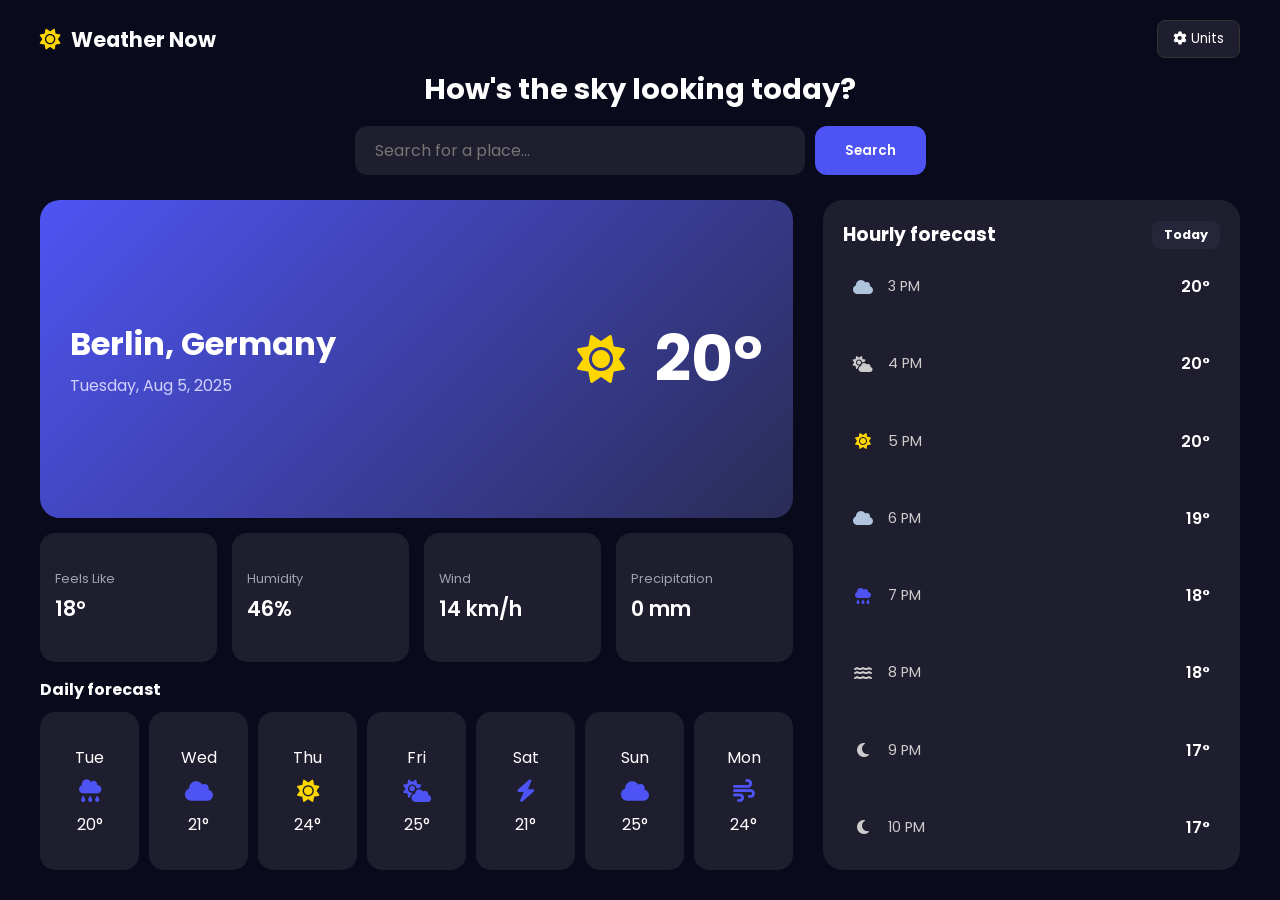
==== Assignment_2/index.html @ 9a215e0a "assignemt 2" ====
<!DOCTYPE html>
<html lang="en">
<head>
    <meta charset="UTF-8">
    <meta name="viewport" content="width=device-width, initial-scale=1.0">
    <title>Weather Dashboard</title>
    <link rel="stylesheet" href="style.css">
    <link href="https://fonts.googleapis.com/css2?family=Poppins:wght@400;500;600;700&display=swap" rel="stylesheet">
    <link rel="stylesheet" href="https://cdnjs.cloudflare.com/ajax/libs/font-awesome/6.4.0/css/all.min.css">
</head>
<body>
    <div class="container">
        <header>
            <div>
                <i class="fas fa-sun"></i> Weather Now
            </div>
            <button>
                <i class="fas fa-cog"></i> Units
            </button>
        </header>
        <section class="search-section">
            <h1>How's the sky looking today?</h1>
            <div class="search-bar">
                <input type="text" placeholder="Search for a place...">
                <button>Search</button>
            </div>
        </section>

        <div class="dashboard-flex">
            <div class="left-panel">
                <div class="main-card">
                    <div>
                        <h2>Berlin, Germany</h2>
                        <p>Tuesday, Aug 5, 2025</p>
                    </div>
                    <div>
                        <i class="fas fa-sun"></i>
                        <span>20°</span>
                    </div>
                </div>
                <div class="stats-container">
                    <div>
                        <span>Feels Like</span>
                        <span>18°</span>
                    </div>
                    <div>
                        <span>Humidity</span>
                        <span>46%</span>
                    </div>
                    <div>
                        <span>Wind</span>
                        <span>14 km/h</span>
                    </div>
                    <div>
                        <span>Precipitation</span>
                        <span>0 mm</span>
                    </div>
                </div>
                <div class="daily-container">
                    <h3>Daily forecast</h3>
                    <div class="days-list">
                        <div>
                            <span>Tue</span> <i class="fas fa-cloud-rain"></i> <span>20°</span>
                        </div>
                        <div>
                            <span>Wed</span> <i class="fas fa-cloud"></i> <span>21°</span>
                        </div>
                        <div>
                            <span>Thu</span> <i class="fas fa-sun"></i> <span>24°</span>
                        </div>
                        <div>
                            <span>Fri</span> <i class="fas fa-cloud-sun"></i> <span>25°</span>
                        </div>
                        <div>
                            <span>Sat</span> <i class="fas fa-bolt"></i> <span>21°</span>
                        </div>
                        <div>
                            <span>Sun</span> <i class="fas fa-cloud"></i> <span>25°</span>
                        </div>
                        <div>
                            <span>Mon</span> <i class="fas fa-wind"></i> <span>24°</span>
                        </div>
                    </div>
                </div>
            </div>

            <div class="right-panel">
                <div class="hourly-header">
                    <h3>Hourly forecast</h3>
                    <span>Today</span>
                </div>
                
                <div class="hourly-list">
                    <div>
                        <i class="fas fa-cloud"></i> 3 PM <span>20°</span>
                    </div>
                    <div>
                        <i class="fas fa-cloud-sun"></i> 4 PM <span>20°</span>
                    </div>
                    <div>
                        <i class="fas fa-sun"></i> 5 PM <span>20°</span>
                    </div>
                    <div>
                        <i class="fas fa-cloud"></i> 6 PM <span>19°</span>
                    </div>
                    <div>
                        <i class="fas fa-cloud-rain"></i> 7 PM <span>18°</span>
                    </div>
                    <div>
                        <i class="fas fa-water"></i> 8 PM <span>18°</span>
                    </div>
                    <div>
                        <i class="fas fa-moon"></i> 9 PM <span>17°</span>
                    </div>
                    <div>
                        <i class="fas fa-moon"></i> 10 PM <span>17°</span>
                    </div>
                </div>
            </div>

        </div>
    </div>
</body>
</html>
---- Assignment_2/style.css ----
* {
    margin: 0;
    padding: 0;
    box-sizing: border-box;
    font-family: 'Poppins', sans-serif;
}
body {
    background-color: #0a0a1d;
    color: #ffffff;
    height: 100vh;
    overflow: hidden;
    padding: 20px;
    display: flex;
    justify-content: center;
}
.container {
    width: 100%;
    max-width: 1200px;
    height: 100%;
    display: flex;
    flex-direction: column;
}
header {
    display: flex;
    justify-content: space-between;
    align-items: center;
    margin-bottom: 10px;
    flex-shrink: 0;
}
header > div {
    font-weight: 700;
    font-size: 1.3rem;
    display: flex;
    align-items: center;
    gap: 10px;
}
header > div i {
    color: #ffa500;
}
header button {
    padding: 8px 15px;
    background: #1E1E2E;
    color: white;
    border: 1px solid #333;
    border-radius: 8px;
    cursor: pointer;
    display: flex;
    align-items: center;
    gap: 5px;
}
.search-section {
    text-align: center;
    margin-bottom: 25px;
    flex-shrink: 0;
}
.search-section h1 {
    margin-bottom: 15px;
    font-size: 1.8rem;
}
.search-bar {
    display: flex;
    justify-content: center;
    gap: 10px;
}
.search-bar input {
    padding: 12px 20px;
    width: 450px;
    background-color: #1E1E2E;
    color: white;
    border: none;
    border-radius: 12px;
    outline: none;
    font-size: 1rem;
}
.search-bar button {
    padding: 12px 30px;
    background-color: #4E54F3;
    color: white;
    border: none;
    border-radius: 12px;
    cursor: pointer;
    font-weight: 600;
}
.dashboard-flex {
    display: flex;
    gap: 30px;
    flex: 1;
    min-height: 0;
    padding-bottom: 10px;
}
.left-panel {
    flex: 2;
    display: flex;
    flex-direction: column;
    justify-content: space-between;
    gap: 15px;
}
.main-card {
    background: linear-gradient(135deg, #4E54F3, #2A2C55);
    color: white;
    padding: 30px;
    border-radius: 20px;
    display: flex;
    justify-content: space-between;
    align-items: center;
    flex: 2;
}
.main-card h2 {
    font-size: 2rem;
    margin-bottom: 5px;
}
.main-card p {
    color: #d1d1ff;
}
.main-card > div:last-child {
    display: flex;
    align-items: center;
    gap: 30px;
}
.main-card span {
    font-size: 4rem;
    font-weight: bold;
}
.main-card i {
    font-size: 3rem;
    color: #ffd700;
}
.stats-container {
    display: flex;
    gap: 15px;
    flex: 1;
}
.stats-container > div {
    flex: 1;
    background: #1E1E2E;
    padding: 15px;
    border-radius: 15px;
    display: flex;
    flex-direction: column;
    justify-content: center;
}
.stats-container > div span:first-child {
    font-size:0.8rem;
    color: #a0a0b0;
    margin-bottom: 5px;
}
.stats-container > div span:last-child {
    font-size: 1.3rem;
    font-weight: 600;
}
.daily-container {
    flex: 1.5;
    display: flex;
    flex-direction: column;
}
.daily-container h3 {
    margin-bottom: 10px;
    font-size: 1rem;
}
.days-list {
    display: flex;
    justify-content: space-between;
    gap: 10px;
    flex: 1;
}
.days-list > div {
    background: #1E1E2E;
    border-radius: 15px;
    text-align: center;
    flex: 1;
    display: flex;
    flex-direction: column;
    justify-content: center;
    align-items: center;
    gap: 5px;
    padding: 10px 5px;
}
.days-list > div i {
    font-size: 1.4rem;
    color: #4E54F3;
    margin: 5px 0;
}
.days-list > div .fa-sun {
    color: #ffd700;
}
.right-panel {
    flex: 1;
    background: #1E1E2E;
    padding: 20px;
    border-radius: 20px;
    display: flex;
    flex-direction: column;
    overflow: hidden;
}
.hourly-header {
    display: flex;
    justify-content: space-between;
    align-items: center;
    margin-bottom: 15px;
    font-weight: bold;
    flex-shrink: 0;
}
.hourly-header span {
    background: #26263b;
    padding: 5px 12px;
    border-radius: 8px;
    font-size: 0.8rem;
}
.hourly-list {
    display: flex;
    flex-direction: column;
    justify-content: space-between;
    flex: 1;
}
.hourly-list > div {
    display: flex;
    align-items: center;
    padding: 10px;
    border-radius: 12px;
    transition: 0.2s;
    color: #ccc;
    font-size: 0.9rem;
}
.hourly-list > div:hover {
    background-color: #26263b;
}
.hourly-list > div i {
    margin-right: 15px;
    width: 20px;
    text-align: center;
    font-size: 1rem;
}
.hourly-list > div span {
    margin-left: auto;
    font-weight: 600;
    font-size: 1rem;
    color: white;
}
.fa-cloud-rain { color: #4E54F3; }
.fa-sun { color: #ffd700; }
.fa-cloud { color: #B0C4DE; }
.fa-bolt { color: #FFA500; }
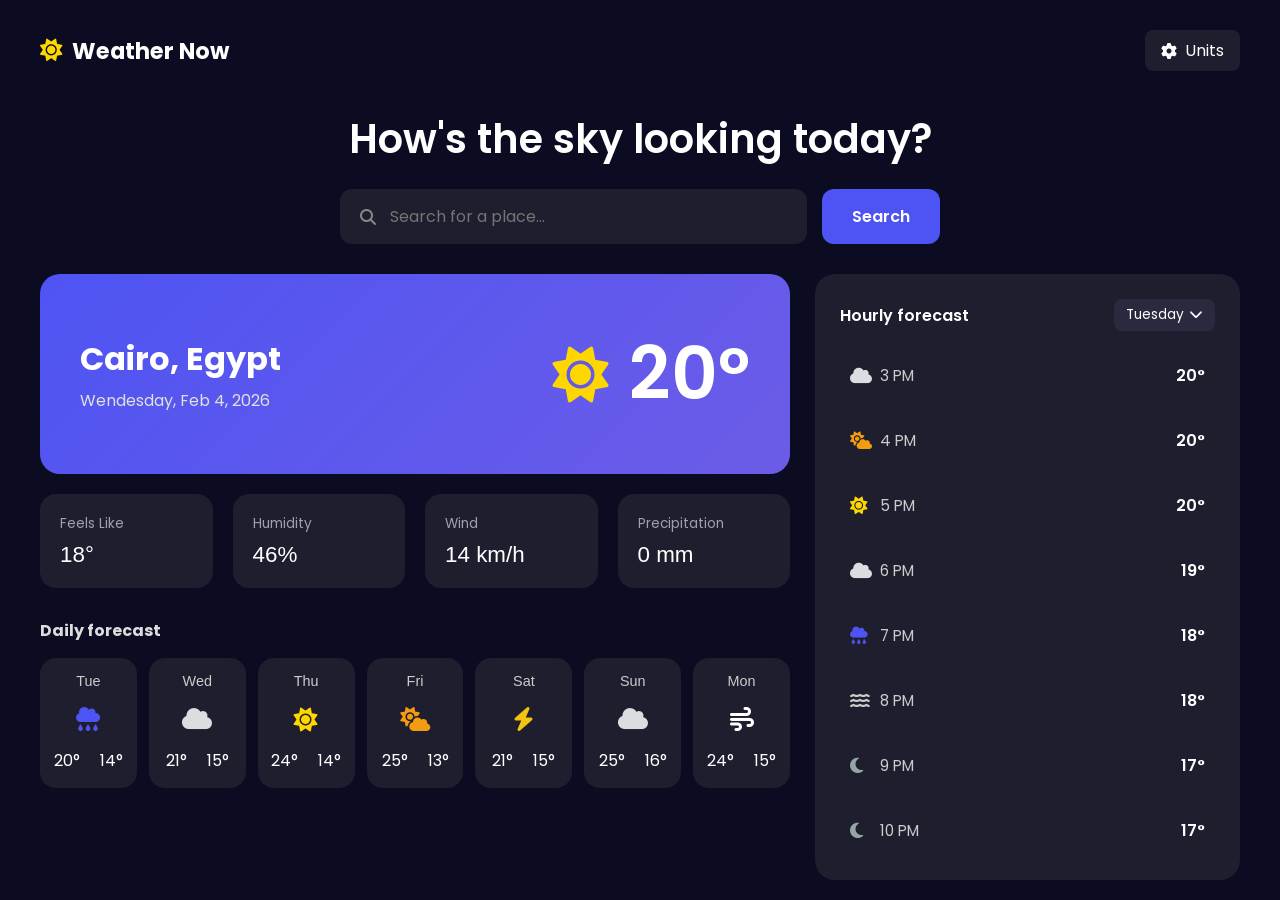
==== commit 3e59748a: "edit" ====
--- a/Assignment_2/index.html
+++ b/Assignment_2/index.html
@@ -10,75 +10,117 @@
 </head>
 <body>
     <div class="container">
+        
         <header>
-            <div>
-                <i class="fas fa-sun"></i> Weather Now
+            <div class="header-top">
+                <div class="logo">
+                    <i class="fas fa-sun"></i> Weather Now
+                </div>
+                <button class="units-btn">
+                    <i class="fas fa-cog"></i> Units
+                </button>
             </div>
-            <button>
-                <i class="fas fa-cog"></i> Units
-            </button>
+
+            <section class="search-section">
+                <h1>How's the sky looking today?</h1>
+                <div class="search-bar">
+                    <i class="fas fa-search search-icon"></i>
+                    <input type="text" placeholder="Search for a place...">
+                    <button>Search</button>
+                </div>
+            </section>
         </header>
-        <section class="search-section">
-            <h1>How's the sky looking today?</h1>
-            <div class="search-bar">
-                <input type="text" placeholder="Search for a place...">
-                <button>Search</button>
-            </div>
-        </section>
 
         <div class="dashboard-flex">
             <div class="left-panel">
                 <div class="main-card">
-                    <div>
-                        <h2>Berlin, Germany</h2>
-                        <p>Tuesday, Aug 5, 2025</p>
+                    <div class="location-info">
+                        <h2>Cairo, Egypt</h2>
+                        <p>Wendesday, Feb 4, 2026</p>
                     </div>
-                    <div>
+                    <div class="weather-icon">
                         <i class="fas fa-sun"></i>
                         <span>20°</span>
                     </div>
                 </div>
+
                 <div class="stats-container">
-                    <div>
+                    <div class="stat-box">
                         <span>Feels Like</span>
                         <span>18°</span>
                     </div>
-                    <div>
+                    <div class="stat-box">
                         <span>Humidity</span>
                         <span>46%</span>
                     </div>
-                    <div>
+                    <div class="stat-box">
                         <span>Wind</span>
                         <span>14 km/h</span>
                     </div>
-                    <div>
+                    <div class="stat-box">
                         <span>Precipitation</span>
                         <span>0 mm</span>
                     </div>
                 </div>
+
                 <div class="daily-container">
                     <h3>Daily forecast</h3>
                     <div class="days-list">
                         <div>
-                            <span>Tue</span> <i class="fas fa-cloud-rain"></i> <span>20°</span>
+                            <span class="day-name">Tue</span>
+                            <i class="fas fa-cloud-rain"></i>
+                            <div class="daily-temps">
+                                <span class="max">20°</span>
+                                <span class="min">14°</span>
+                            </div>
                         </div>
                         <div>
-                            <span>Wed</span> <i class="fas fa-cloud"></i> <span>21°</span>
+                            <span class="day-name">Wed</span>
+                            <i class="fas fa-cloud"></i>
+                            <div class="daily-temps">
+                                <span class="max">21°</span>
+                                <span class="min">15°</span>
+                            </div>
                         </div>
                         <div>
-                            <span>Thu</span> <i class="fas fa-sun"></i> <span>24°</span>
+                            <span class="day-name">Thu</span>
+                            <i class="fas fa-sun"></i>
+                            <div class="daily-temps">
+                                <span class="max">24°</span>
+                                <span class="min">14°</span>
+                            </div>
                         </div>
                         <div>
-                            <span>Fri</span> <i class="fas fa-cloud-sun"></i> <span>25°</span>
+                            <span class="day-name">Fri</span>
+                            <i class="fas fa-cloud-sun"></i>
+                            <div class="daily-temps">
+                                <span class="max">25°</span>
+                                <span class="min">13°</span>
+                            </div>
                         </div>
                         <div>
-                            <span>Sat</span> <i class="fas fa-bolt"></i> <span>21°</span>
+                            <span class="day-name">Sat</span>
+                            <i class="fas fa-bolt"></i>
+                            <div class="daily-temps">
+                                <span class="max">21°</span>
+                                <span class="min">15°</span>
+                            </div>
                         </div>
                         <div>
-                            <span>Sun</span> <i class="fas fa-cloud"></i> <span>25°</span>
+                            <span class="day-name">Sun</span>
+                            <i class="fas fa-cloud"></i>
+                            <div class="daily-temps">
+                                <span class="max">25°</span>
+                                <span class="min">16°</span>
+                            </div>
                         </div>
                         <div>
-                            <span>Mon</span> <i class="fas fa-wind"></i> <span>24°</span>
+                            <span class="day-name">Mon</span>
+                            <i class="fas fa-wind"></i>
+                            <div class="daily-temps">
+                                <span class="max">24°</span>
+                                <span class="min">15°</span>
+                            </div>
                         </div>
                     </div>
                 </div>
@@ -87,7 +129,7 @@
             <div class="right-panel">
                 <div class="hourly-header">
                     <h3>Hourly forecast</h3>
-                    <span>Today</span>
+                    <span>Tuesday <i class="fas fa-chevron-down"></i></span>
                 </div>
                 
                 <div class="hourly-list">
--- a/Assignment_2/style.css
+++ b/Assignment_2/style.css
@@ -5,10 +5,9 @@
     font-family: 'Poppins', sans-serif;
 }
 body {
-    background-color: #0a0a1d;
+    background-color: #0b0b22;
     color: #ffffff;
-    height: 100vh;
-    overflow: hidden;
+    min-height: 100vh;
     padding: 20px;
     display: flex;
     justify-content: center;
@@ -16,55 +15,69 @@
 .container {
     width: 100%;
     max-width: 1200px;
-    height: 100%;
     display: flex;
     flex-direction: column;
 }
 header {
     display: flex;
-    justify-content: space-between;
-    align-items: center;
-    margin-bottom: 10px;
-    flex-shrink: 0;
-}
-header > div {
+    flex-direction: column;
+    gap: 20px;
+    margin-bottom: 30px;
+}
+.header-top {
+    display: flex;
+    justify-content: space-between;
+    align-items: center;
+    width: 100%;
+    padding: 10px 0;
+}
+.logo {
     font-weight: 700;
-    font-size: 1.3rem;
+    font-size: 1.4rem;
     display: flex;
     align-items: center;
     gap: 10px;
 }
-header > div i {
-    color: #ffa500;
-}
-header button {
-    padding: 8px 15px;
-    background: #1E1E2E;
-    color: white;
-    border: 1px solid #333;
+.units-btn {
+    padding: 8px 16px;
+    background: #1E1E2E;
+    color: white;
+    border: none;
     border-radius: 8px;
     cursor: pointer;
     display: flex;
     align-items: center;
-    gap: 5px;
+    gap: 8px;
+    font-size: 1rem;
 }
 .search-section {
     text-align: center;
-    margin-bottom: 25px;
-    flex-shrink: 0;
+    width: 100%;
+    margin-top: 8px;
 }
 .search-section h1 {
-    margin-bottom: 15px;
-    font-size: 1.8rem;
+    font-size: 2.5rem;
+    margin-bottom: 20px;
+    font-weight: 600;
 }
 .search-bar {
     display: flex;
     justify-content: center;
-    gap: 10px;
+    align-items: center;
+    gap: 15px;
+    max-width: 600px;
+    margin: 0 auto;
+    position: relative;
+}
+.search-icon {
+    position: absolute;
+    left: 20px;
+    color: #888;
+    z-index: 1;
 }
 .search-bar input {
-    padding: 12px 20px;
-    width: 450px;
+    flex: 1;
+    padding: 15px 20px 15px 50px;
     background-color: #1E1E2E;
     color: white;
     border: none;
@@ -73,138 +86,152 @@
     font-size: 1rem;
 }
 .search-bar button {
-    padding: 12px 30px;
+    padding: 15px 30px;
     background-color: #4E54F3;
     color: white;
     border: none;
     border-radius: 12px;
     cursor: pointer;
     font-weight: 600;
+    font-size: 1rem;
 }
 .dashboard-flex {
     display: flex;
-    gap: 30px;
-    flex: 1;
-    min-height: 0;
-    padding-bottom: 10px;
+    gap: 25px;
+    flex: 1;
 }
 .left-panel {
     flex: 2;
     display: flex;
     flex-direction: column;
-    justify-content: space-between;
-    gap: 15px;
+    gap: 20px;
 }
 .main-card {
-    background: linear-gradient(135deg, #4E54F3, #2A2C55);
-    color: white;
-    padding: 30px;
+    background: linear-gradient(135deg, #4E54F3, #6c5ce7);
+    color: white;
+    padding: 30px 40px;
     border-radius: 20px;
     display: flex;
     justify-content: space-between;
     align-items: center;
-    flex: 2;
-}
-.main-card h2 {
+    min-height: 200px;
+}
+.location-info h2 {
     font-size: 2rem;
     margin-bottom: 5px;
 }
-.main-card p {
-    color: #d1d1ff;
-}
-.main-card > div:last-child {
-    display: flex;
-    align-items: center;
-    gap: 30px;
-}
-.main-card span {
-    font-size: 4rem;
-    font-weight: bold;
-}
-.main-card i {
-    font-size: 3rem;
+.location-info p {
+    color: #e0e0e0;
+}
+.weather-icon {
+    display: flex;
+    align-items: center;
+    gap: 20px;
+}
+.weather-icon span {
+    font-size: 4.5rem;
+    font-weight: 600;
+}
+.weather-icon i {
+    font-size: 3.5rem;
     color: #ffd700;
 }
 .stats-container {
     display: flex;
-    gap: 15px;
-    flex: 1;
-}
-.stats-container > div {
-    flex: 1;
-    background: #1E1E2E;
-    padding: 15px;
-    border-radius: 15px;
-    display: flex;
-    flex-direction: column;
-    justify-content: center;
-}
-.stats-container > div span:first-child {
-    font-size:0.8rem;
+    gap: 20px;
+    width: 100%;
+}
+.stat-box {
+    background: #1E1E2E;
+    padding: 20px;
+    border-radius: 16px;
+    display: flex;
+    flex-direction: column;
+    justify-content: center;
+    flex: 1;
+}
+.stat-box span:first-child {
+    font-size: 0.85rem;
     color: #a0a0b0;
-    margin-bottom: 5px;
-}
-.stats-container > div span:last-child {
-    font-size: 1.3rem;
-    font-weight: 600;
+    margin-bottom: 8px;
+}
+.stat-box span:last-child {
+    font-size: 1.4rem;
+    font-weight: 500;
 }
 .daily-container {
-    flex: 1.5;
-    display: flex;
-    flex-direction: column;
+    margin-top: 10px;
 }
 .daily-container h3 {
-    margin-bottom: 10px;
-    font-size: 1rem;
+    margin-bottom: 15px;
+    font-size: 1rem;
+    color: #ddd;
 }
 .days-list {
     display: flex;
     justify-content: space-between;
+    gap: 12px;
+}
+.days-list > div {
+    background: #1E1E2E;
+    border-radius: 16px;
+    text-align: center;
+    flex: 1;
+    display: flex;
+    flex-direction: column;
+    justify-content: space-between;
+    align-items: center;
     gap: 10px;
-    flex: 1;
-}
-.days-list > div {
-    background: #1E1E2E;
-    border-radius: 15px;
-    text-align: center;
-    flex: 1;
-    display: flex;
-    flex-direction: column;
-    justify-content: center;
+    padding: 15px 5px;
+    min-height: 130px;
+}
+.days-list > div i {
+    font-size: 1.5rem;
+    margin: 5px 0;
+}
+.days-list .day-name {
+    color: #ccc;
+    font-size: 0.9rem;
+    font-weight: 500;
+}
+.daily-temps {
+    display: flex;
+    justify-content: center;
+    gap: 20px;
+    width: 100%;
+}
+.daily-temps .max .min {
+    color: #ffffff;
+    font-weight: 600;
+    font-size: 0.95rem;
+}
+.right-panel {
+    flex: 1;
+    background: #1E1E2E;
+    padding: 25px;
+    border-radius: 20px;
+    display: flex;
+    flex-direction: column;
+}
+.hourly-header {
+    display: flex;
+    justify-content: space-between;
+    align-items: center;
+    margin-bottom: 20px;
+}
+.hourly-header h3 {
+    font-size: 1rem;
+    font-weight: 600;
+}
+.hourly-header span {
+    background: #2a2a3e;
+    padding: 6px 12px;
+    border-radius: 8px;
+    font-size: 0.85rem;
+    display: flex;
     align-items: center;
     gap: 5px;
-    padding: 10px 5px;
-}
-.days-list > div i {
-    font-size: 1.4rem;
-    color: #4E54F3;
-    margin: 5px 0;
-}
-.days-list > div .fa-sun {
-    color: #ffd700;
-}
-.right-panel {
-    flex: 1;
-    background: #1E1E2E;
-    padding: 20px;
-    border-radius: 20px;
-    display: flex;
-    flex-direction: column;
-    overflow: hidden;
-}
-.hourly-header {
-    display: flex;
-    justify-content: space-between;
-    align-items: center;
-    margin-bottom: 15px;
-    font-weight: bold;
-    flex-shrink: 0;
-}
-.hourly-header span {
-    background: #26263b;
-    padding: 5px 12px;
-    border-radius: 8px;
-    font-size: 0.8rem;
+    cursor: pointer;
 }
 .hourly-list {
     display: flex;
@@ -215,20 +242,18 @@
 .hourly-list > div {
     display: flex;
     align-items: center;
-    padding: 10px;
+    padding: 12px 10px;
     border-radius: 12px;
     transition: 0.2s;
     color: #ccc;
-    font-size: 0.9rem;
+    font-size: 0.95rem;
 }
 .hourly-list > div:hover {
-    background-color: #26263b;
+    background-color: #2a2a3e;
 }
 .hourly-list > div i {
-    margin-right: 15px;
-    width: 20px;
-    text-align: center;
-    font-size: 1rem;
+    width: 30px;
+    font-size: 1.1rem;
 }
 .hourly-list > div span {
     margin-left: auto;
@@ -238,5 +263,7 @@
 }
 .fa-cloud-rain { color: #4E54F3; }
 .fa-sun { color: #ffd700; }
-.fa-cloud { color: #B0C4DE; }
-.fa-bolt { color: #FFA500; }+.fa-cloud { color: #dcdde1; }
+.fa-bolt { color: #f1c40f; }
+.fa-cloud-sun { color: #f39c12; }
+.fa-moon { color: #95a5a6; }
